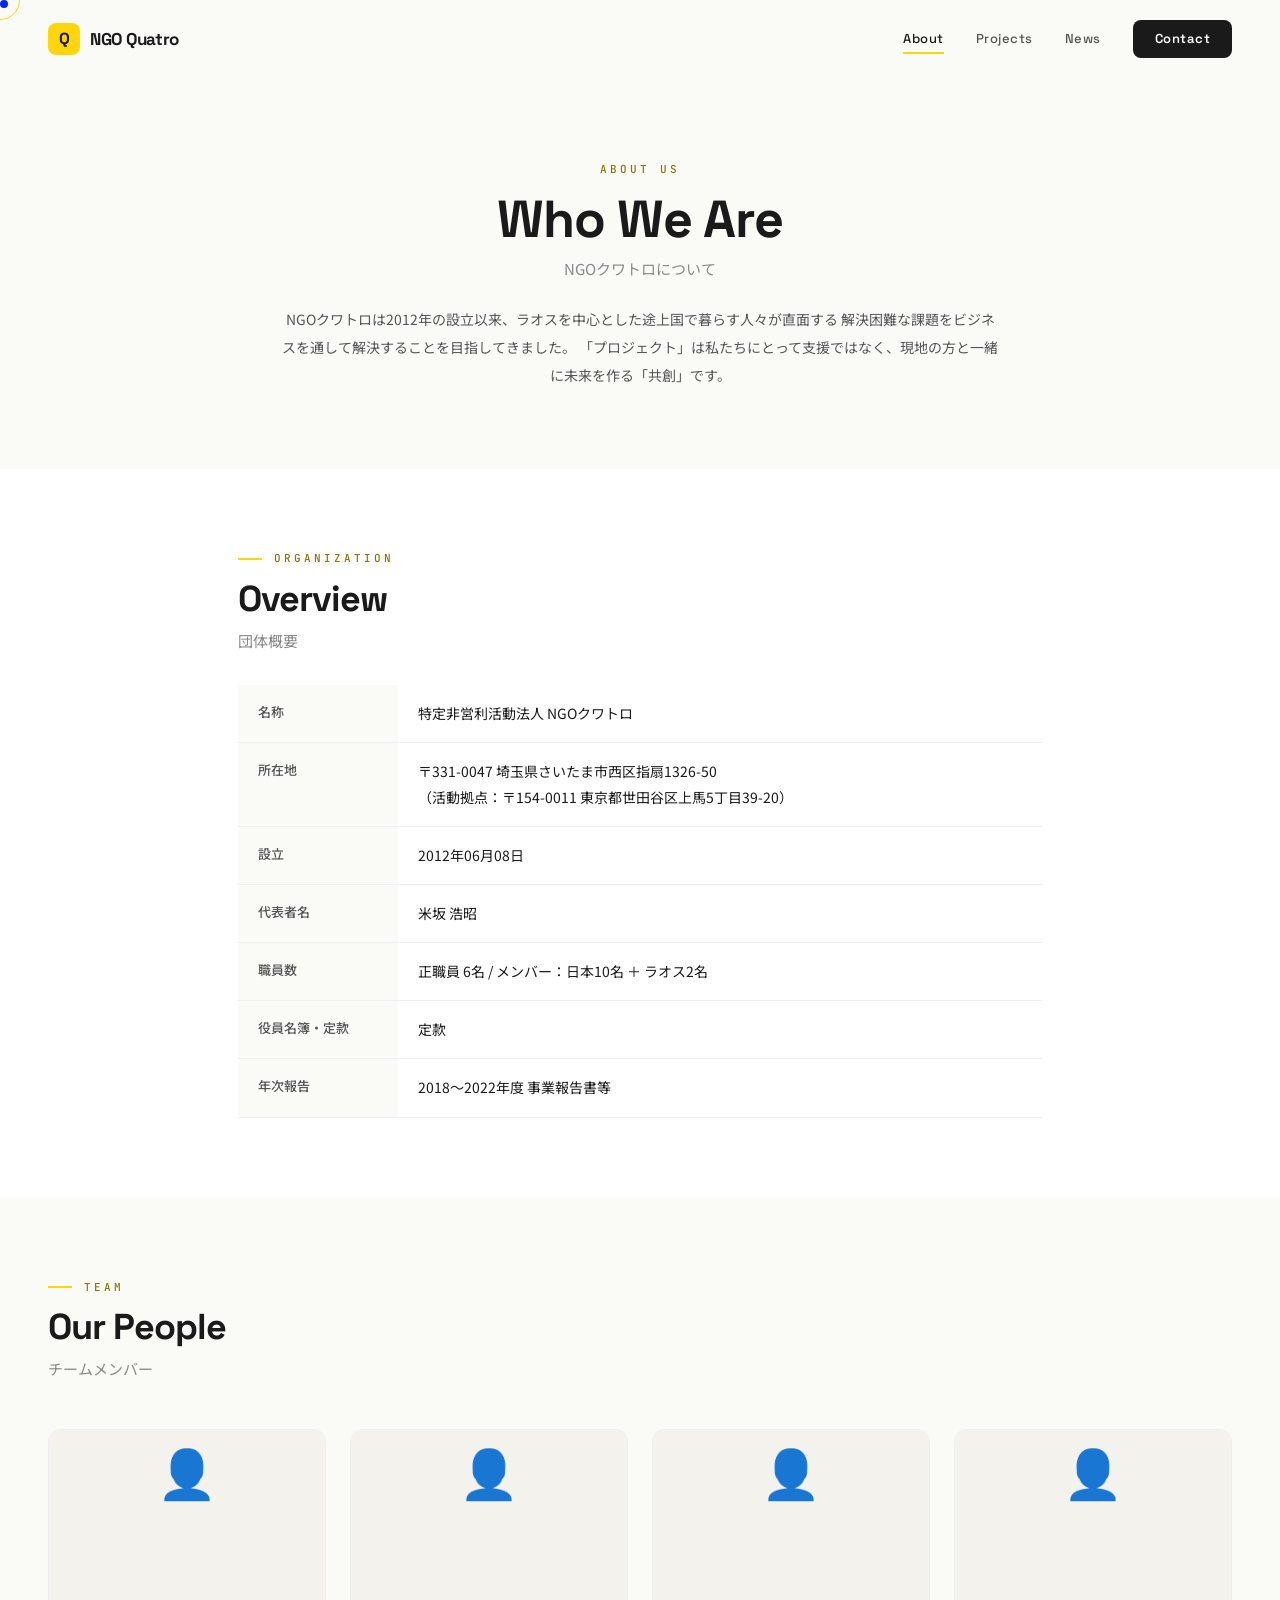
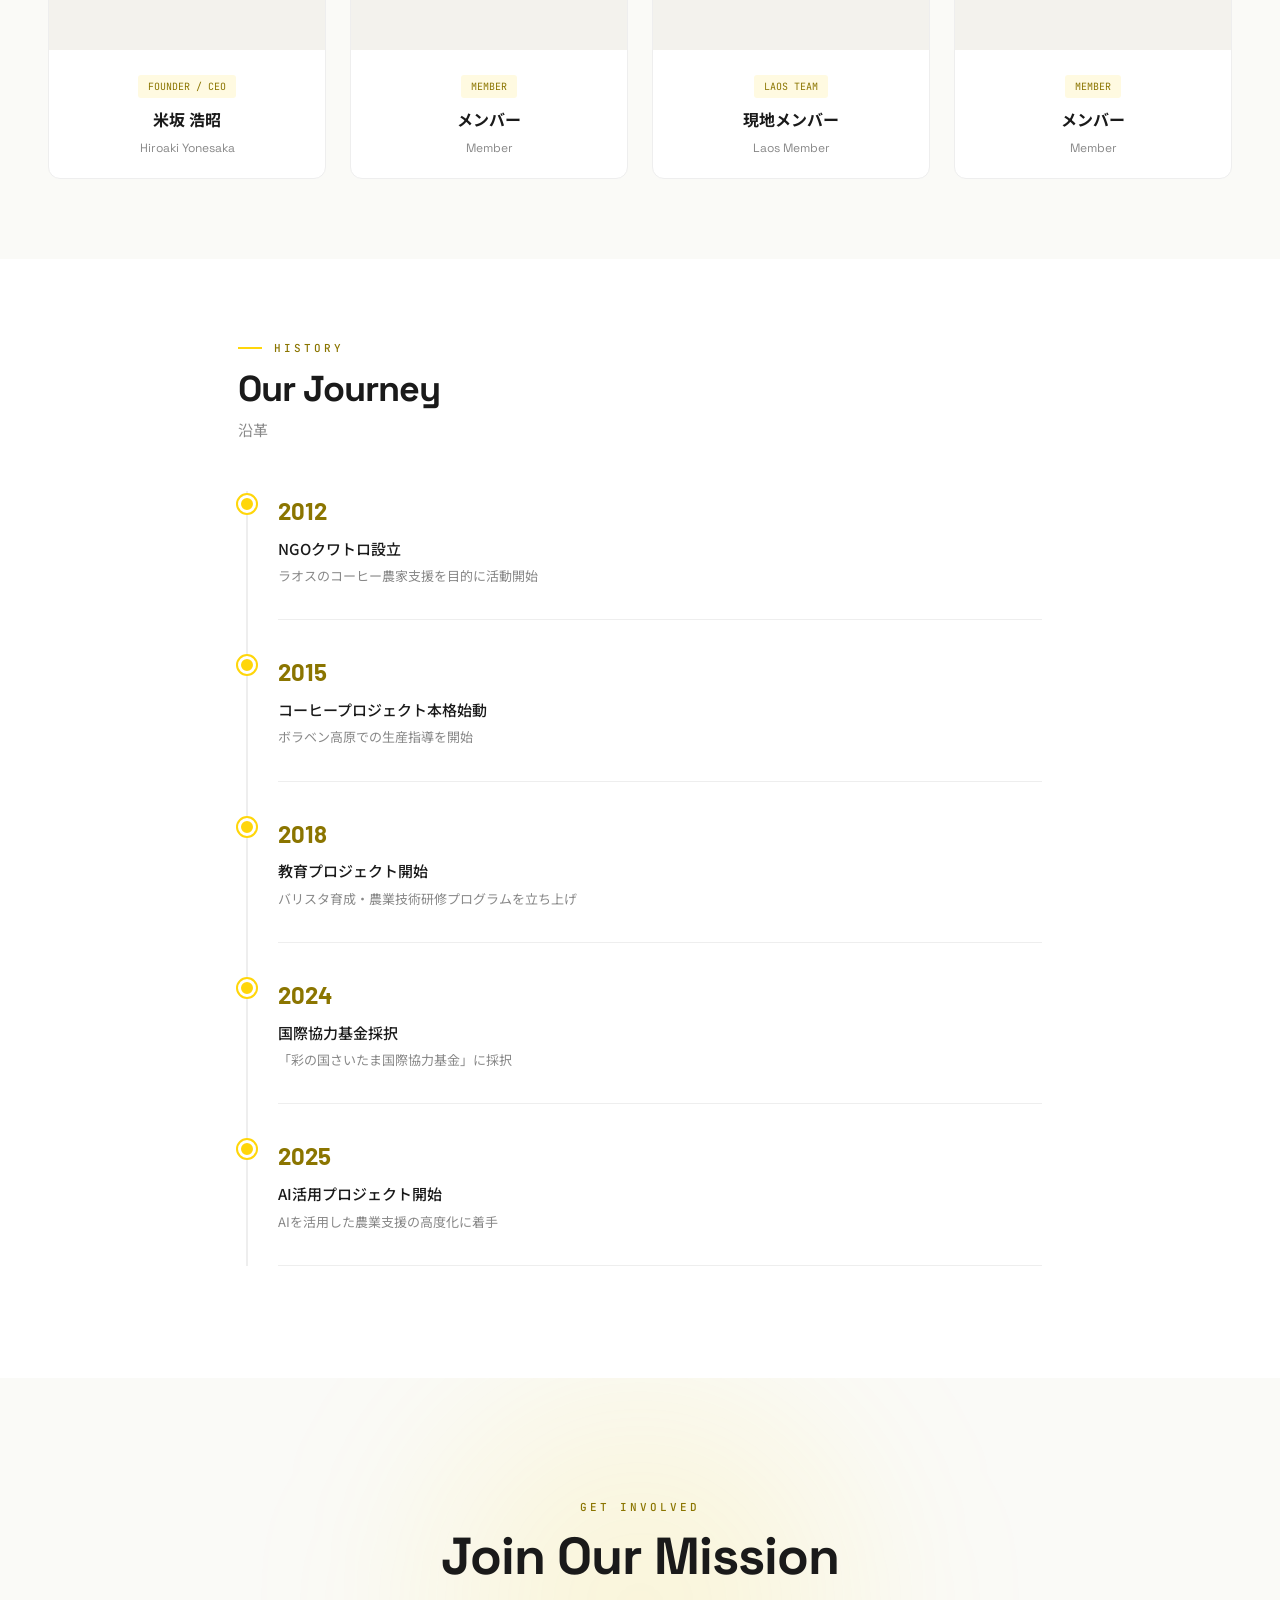
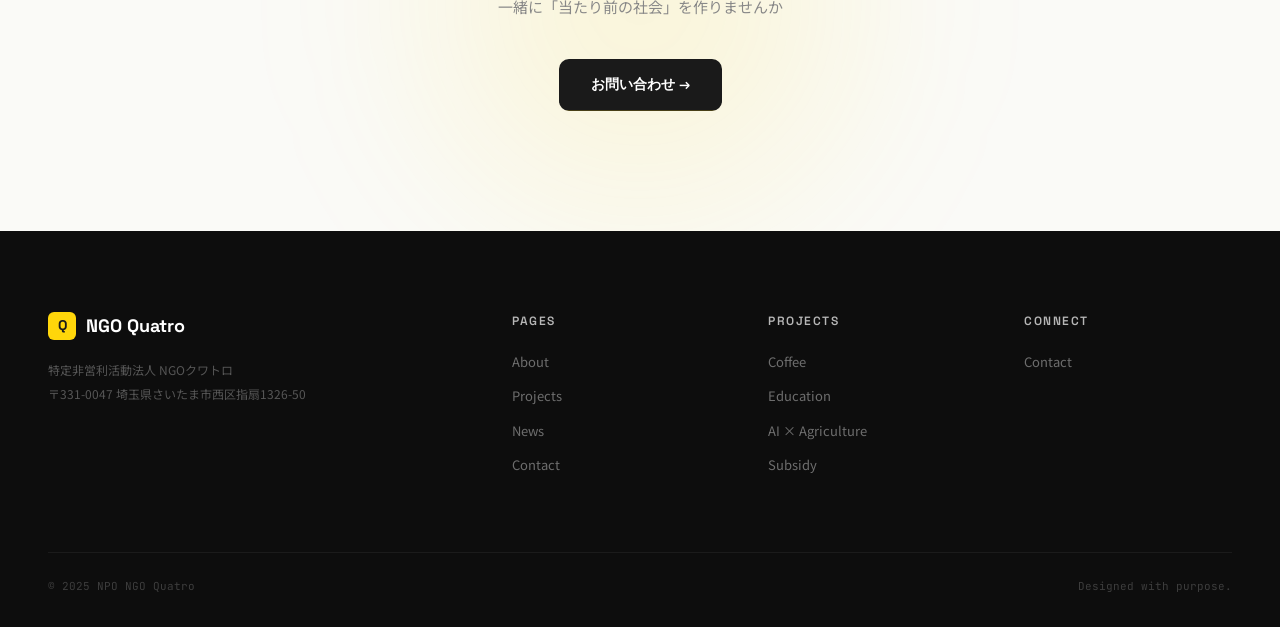
==== about.html @ 17535ea9 "サイト全ページ構築完了 - index.html: Home（ヒーロー/ミッション/プロジェクト/インパクト/ニュース/CTA） - about.html: About（団体概要/チーム/沿革タイムラ" ====
<!DOCTYPE html>
<html lang="ja">
<head>
<meta charset="UTF-8">
<meta name="viewport" content="width=device-width, initial-scale=1.0">
<title>About — NGO Quatro</title>
<meta name="description" content="NGOクワトロの団体概要、チームメンバー、沿革をご紹介します。">
<link rel="preconnect" href="https://fonts.googleapis.com">
<link rel="preconnect" href="https://fonts.gstatic.com" crossorigin>
<link href="https://fonts.googleapis.com/css2?family=Space+Grotesk:wght@300;400;500;600;700&family=Noto+Sans+JP:wght@300;400;500;700&family=Barlow:wght@400;500;600;700;800&family=JetBrains+Mono:wght@400;500&display=swap" rel="stylesheet">
<link rel="stylesheet" href="css/style.css">
</head>
<body>

<!-- Nav -->
<nav class="nav">
  <a href="/" class="nav-logo magnetic"><span class="dot">Q</span><span>NGO Quatro</span></a>
  <button class="nav-toggle" aria-label="メニュー"><span></span><span></span><span></span></button>
  <div class="nav-links">
    <a href="about.html" class="active">About</a>
    <a href="projects.html">Projects</a>
    <a href="news.html">News</a>
    <a href="contact.html" class="nav-cta">Contact</a>
  </div>
</nav>

<!-- Hero -->
<section class="page-hero">
  <div class="container">
    <div class="section-label center reveal">ABOUT US</div>
    <h1 class="section-title reveal" style="transition-delay:.1s">Who We Are</h1>
    <div class="section-sub reveal" style="transition-delay:.2s">NGOクワトロについて</div>
    <p class="reveal" style="max-width:720px;margin:24px auto 0;font-size:14px;color:var(--text-mid);line-height:2;text-align:center;transition-delay:.3s">
      NGOクワトロは2012年の設立以来、ラオスを中心とした途上国で暮らす人々が直面する
      解決困難な課題をビジネスを通して解決することを目指してきました。
      「プロジェクト」は私たちにとって支援ではなく、現地の方と一緒に未来を作る「共創」です。
    </p>
  </div>
</section>

<!-- Org Info -->
<section style="padding:80px 0">
  <div class="container" style="max-width:900px">
    <div class="section-label reveal">ORGANIZATION</div>
    <div class="section-title reveal" style="font-size:36px;transition-delay:.1s">Overview</div>
    <div class="section-sub reveal" style="transition-delay:.2s">団体概要</div>
    <table class="org-table reveal" style="transition-delay:.3s">
      <tr><th>名称</th><td>特定非営利活動法人 NGOクワトロ</td></tr>
      <tr><th>所在地</th><td>〒331-0047 埼玉県さいたま市西区指扇1326-50<br>（活動拠点：〒154-0011 東京都世田谷区上馬5丁目39-20）</td></tr>
      <tr><th>設立</th><td>2012年06月08日</td></tr>
      <tr><th>代表者名</th><td>米坂 浩昭</td></tr>
      <tr><th>職員数</th><td>正職員 6名 / メンバー：日本10名 ＋ ラオス2名</td></tr>
      <tr><th>役員名簿・定款</th><td>定款</td></tr>
      <tr><th>年次報告</th><td>2018〜2022年度 事業報告書等</td></tr>
    </table>
  </div>
</section>

<!-- Team -->
<section style="padding:80px 0;background:var(--bg)">
  <div class="container">
    <div class="section-label reveal">TEAM</div>
    <div class="section-title reveal" style="font-size:36px;transition-delay:.1s">Our People</div>
    <div class="section-sub reveal" style="transition-delay:.2s;margin-bottom:48px">チームメンバー</div>
    <div class="team-grid stagger">
      <div class="team-card">
        <div class="avatar"><div class="placeholder" style="height:100%;font-size:48px">👤</div></div>
        <div class="info">
          <span class="role">FOUNDER / CEO</span>
          <div class="name">米坂 浩昭</div>
          <div class="name-en">Hiroaki Yonesaka</div>
        </div>
      </div>
      <div class="team-card">
        <div class="avatar"><div class="placeholder" style="height:100%;font-size:48px">👤</div></div>
        <div class="info">
          <span class="role">MEMBER</span>
          <div class="name">メンバー</div>
          <div class="name-en">Member</div>
        </div>
      </div>
      <div class="team-card">
        <div class="avatar"><div class="placeholder" style="height:100%;font-size:48px">👤</div></div>
        <div class="info">
          <span class="role">LAOS TEAM</span>
          <div class="name">現地メンバー</div>
          <div class="name-en">Laos Member</div>
        </div>
      </div>
      <div class="team-card">
        <div class="avatar"><div class="placeholder" style="height:100%;font-size:48px">👤</div></div>
        <div class="info">
          <span class="role">MEMBER</span>
          <div class="name">メンバー</div>
          <div class="name-en">Member</div>
        </div>
      </div>
    </div>
  </div>
</section>

<!-- Timeline -->
<section style="padding:80px 0">
  <div class="container" style="max-width:900px">
    <div class="section-label reveal">HISTORY</div>
    <div class="section-title reveal" style="font-size:36px;transition-delay:.1s">Our Journey</div>
    <div class="section-sub reveal" style="transition-delay:.2s;margin-bottom:48px">沿革</div>
    <div class="timeline stagger">
      <div class="timeline-item">
        <div class="year">2012</div>
        <div class="event">NGOクワトロ設立</div>
        <div class="detail">ラオスのコーヒー農家支援を目的に活動開始</div>
      </div>
      <div class="timeline-item">
        <div class="year">2015</div>
        <div class="event">コーヒープロジェクト本格始動</div>
        <div class="detail">ボラベン高原での生産指導を開始</div>
      </div>
      <div class="timeline-item">
        <div class="year">2018</div>
        <div class="event">教育プロジェクト開始</div>
        <div class="detail">バリスタ育成・農業技術研修プログラムを立ち上げ</div>
      </div>
      <div class="timeline-item">
        <div class="year">2024</div>
        <div class="event">国際協力基金採択</div>
        <div class="detail">「彩の国さいたま国際協力基金」に採択</div>
      </div>
      <div class="timeline-item">
        <div class="year">2025</div>
        <div class="event">AI活用プロジェクト開始</div>
        <div class="detail">AIを活用した農業支援の高度化に着手</div>
      </div>
    </div>
  </div>
</section>

<!-- CTA -->
<section class="cta">
  <div class="cta-blob"></div>
  <div class="cta-content container">
    <div class="section-label center reveal">GET INVOLVED</div>
    <div class="section-title reveal" style="text-align:center;transition-delay:.1s">Join Our Mission</div>
    <div class="section-sub reveal" style="text-align:center;transition-delay:.2s;margin-bottom:40px">一緒に「当たり前の社会」を作りませんか</div>
    <div class="cta-btns reveal" style="transition-delay:.3s">
      <a href="contact.html" class="btn-primary magnetic"><span>お問い合わせ →</span></a>
    </div>
  </div>
</section>

<!-- Footer -->
<footer class="footer">
  <div class="footer-inner">
    <div class="footer-brand">
      <div class="logo"><span class="dot">Q</span> NGO Quatro</div>
      <p>特定非営利活動法人 NGOクワトロ<br>〒331-0047 埼玉県さいたま市西区指扇1326-50</p>
    </div>
    <div class="footer-col"><h4>Pages</h4><a href="about.html">About</a><a href="projects.html">Projects</a><a href="news.html">News</a><a href="contact.html">Contact</a></div>
    <div class="footer-col"><h4>Projects</h4><a href="projects.html">Coffee</a><a href="projects.html">Education</a><a href="projects.html">AI × Agriculture</a><a href="projects.html">Subsidy</a></div>
    <div class="footer-col"><h4>Connect</h4><a href="contact.html">Contact</a></div>
  </div>
  <div class="footer-bottom"><span>© 2025 NPO NGO Quatro</span><span>Designed with purpose.</span></div>
</footer>

<script src="js/main.js"></script>
</body>
</html>
---- css/style.css ----
/* ===========================
   NGO Quatro — Design Tokens
   =========================== */
:root {
  --white: #FFFFFF;
  --bg: #FAFAF7;
  --bg-warm: #F3F2ED;
  --bg-card: #F7F6F1;
  --yellow: #FFD60A;
  --yellow-deep: #E6C009;
  --yellow-dark: #8B7500;
  --yellow-pale: rgba(255,214,10,0.12);
  --dark: #1A1A1A;
  --darker: #0D0D0D;
  --text-mid: #555555;
  --text-light: #888888;
  --text-faint: #BBBBBB;
  --border: #E0E0E0;
  --divider: #EEEEEE;
  --font-jp: 'Noto Sans JP', sans-serif;
  --font-en: 'Space Grotesk', sans-serif;
  --font-mono: 'JetBrains Mono', monospace;
  --font-num: 'Barlow', sans-serif;
  --ease: cubic-bezier(0.16, 1, 0.3, 1);
  --ease-in-out: cubic-bezier(0.65, 0, 0.35, 1);
}

/* ===========================
   Reset & Base
   =========================== */
*, *::before, *::after { margin: 0; padding: 0; box-sizing: border-box; }
html { scroll-behavior: auto; }
body {
  font-family: var(--font-jp);
  color: var(--dark);
  background: var(--white);
  line-height: 1.7;
  -webkit-font-smoothing: antialiased;
  -moz-osx-font-smoothing: grayscale;
  overflow-x: hidden;
}
a { color: inherit; text-decoration: none; }
img { max-width: 100%; display: block; }
button { font-family: inherit; cursor: pointer; border: none; background: none; }

/* ===========================
   Custom Cursor
   =========================== */
@media (pointer: fine) {
  * { cursor: none !important; }
  .c-dot, .c-ring {
    position: fixed;
    pointer-events: none;
    z-index: 99999;
    border-radius: 50%;
    top: 0; left: 0;
    will-change: transform;
  }
  .c-dot {
    width: 8px; height: 8px;
    background: var(--yellow);
    mix-blend-mode: difference;
    transition: transform 0.1s var(--ease);
  }
  .c-ring {
    width: 40px; height: 40px;
    border: 1.5px solid var(--yellow);
    transition: width 0.3s var(--ease), height 0.3s var(--ease), background 0.3s;
  }
  .c-ring.hovering {
    width: 64px; height: 64px;
    background: rgba(255,214,10,0.08);
  }
}
@media (pointer: coarse) {
  .c-dot, .c-ring { display: none !important; }
}

/* ===========================
   Loading Screen
   =========================== */
.loader {
  position: fixed;
  inset: 0;
  background: var(--darker);
  z-index: 100000;
  display: flex;
  flex-direction: column;
  align-items: center;
  justify-content: center;
  transition: opacity 0.8s var(--ease), visibility 0.8s;
}
.loader.done { opacity: 0; visibility: hidden; pointer-events: none; }
.loader-logo {
  font-family: var(--font-en);
  font-size: 24px;
  font-weight: 700;
  color: var(--white);
  margin-bottom: 32px;
  opacity: 0;
  transform: translateY(20px);
  animation: fadeUp 0.6s 0.2s var(--ease) forwards;
}
.loader-bar {
  width: 200px; height: 2px;
  background: rgba(255,255,255,0.1);
  border-radius: 2px;
  overflow: hidden;
}
.loader-fill {
  height: 100%; width: 0;
  background: var(--yellow);
  border-radius: 2px;
  animation: loadBar 1.6s 0.4s var(--ease-in-out) forwards;
}
@keyframes fadeUp { to { opacity: 1; transform: translateY(0); } }
@keyframes loadBar { to { width: 100%; } }

/* ===========================
   Navigation
   =========================== */
.nav {
  position: fixed;
  top: 0; left: 0; right: 0;
  z-index: 9000;
  padding: 20px 48px;
  display: flex;
  align-items: center;
  transition: background 0.4s, backdrop-filter 0.4s, padding 0.4s, border-color 0.4s;
  border-bottom: 1px solid transparent;
}
.nav.scrolled {
  background: rgba(255,255,255,0.88);
  backdrop-filter: blur(20px);
  -webkit-backdrop-filter: blur(20px);
  padding: 14px 48px;
  border-bottom-color: rgba(0,0,0,0.05);
}
.nav-logo {
  display: flex;
  align-items: center;
  gap: 10px;
}
.nav-logo .dot {
  width: 32px; height: 32px;
  background: var(--yellow);
  border-radius: 8px;
  display: flex;
  align-items: center;
  justify-content: center;
  font-family: var(--font-en);
  font-weight: 700;
  font-size: 16px;
  color: var(--dark);
  transition: transform 0.3s var(--ease);
}
.nav-logo:hover .dot { transform: rotate(-8deg) scale(1.1); }
.nav-logo span {
  font-family: var(--font-en);
  font-weight: 700;
  font-size: 17px;
  letter-spacing: -0.3px;
}
.nav-links {
  margin-left: auto;
  display: flex;
  gap: 32px;
  align-items: center;
}
.nav-links a {
  font-family: var(--font-en);
  font-weight: 500;
  font-size: 13px;
  color: var(--text-mid);
  letter-spacing: 0.5px;
  position: relative;
  transition: color 0.3s;
}
.nav-links a::after {
  content: '';
  position: absolute;
  bottom: -4px; left: 0; right: 0;
  height: 2px;
  background: var(--yellow);
  transform: scaleX(0);
  transform-origin: right;
  transition: transform 0.4s var(--ease);
}
.nav-links a:hover { color: var(--dark); }
.nav-links a:hover::after { transform: scaleX(1); transform-origin: left; }
.nav-links a.active { color: var(--dark); }
.nav-links a.active::after { transform: scaleX(1); }
.nav-cta {
  background: var(--dark) !important;
  color: var(--white) !important;
  padding: 8px 22px !important;
  border-radius: 8px !important;
  font-weight: 600 !important;
  transition: background 0.3s, transform 0.3s var(--ease) !important;
}
.nav-cta::after { display: none !important; }
.nav-cta:hover { background: var(--yellow) !important; color: var(--dark) !important; transform: translateY(-1px); }

/* Mobile nav */
.nav-toggle { display: none; flex-direction: column; gap: 5px; padding: 4px; }
.nav-toggle span { display: block; width: 24px; height: 2px; background: var(--dark); transition: all 0.3s var(--ease); }
.nav-toggle.open span:nth-child(1) { transform: rotate(45deg) translate(5px, 5px); }
.nav-toggle.open span:nth-child(2) { opacity: 0; }
.nav-toggle.open span:nth-child(3) { transform: rotate(-45deg) translate(5px, -5px); }

/* ===========================
   Reveal Animations
   =========================== */
.reveal {
  opacity: 0;
  transform: translateY(60px);
  transition: opacity 0.9s var(--ease), transform 0.9s var(--ease);
}
.reveal.visible { opacity: 1; transform: translateY(0); }
.reveal-left {
  opacity: 0;
  transform: translateX(-80px);
  transition: opacity 0.9s var(--ease), transform 0.9s var(--ease);
}
.reveal-left.visible { opacity: 1; transform: translateX(0); }
.reveal-right {
  opacity: 0;
  transform: translateX(80px);
  transition: opacity 0.9s var(--ease), transform 0.9s var(--ease);
}
.reveal-right.visible { opacity: 1; transform: translateX(0); }
.reveal-scale {
  opacity: 0;
  transform: scale(0.9);
  transition: opacity 0.9s var(--ease), transform 0.9s var(--ease);
}
.reveal-scale.visible { opacity: 1; transform: scale(1); }

.stagger > * {
  opacity: 0;
  transform: translateY(40px);
  transition: opacity 0.7s var(--ease), transform 0.7s var(--ease);
}
.stagger.visible > *:nth-child(1) { transition-delay: 0s; }
.stagger.visible > *:nth-child(2) { transition-delay: 0.1s; }
.stagger.visible > *:nth-child(3) { transition-delay: 0.2s; }
.stagger.visible > *:nth-child(4) { transition-delay: 0.3s; }
.stagger.visible > *:nth-child(5) { transition-delay: 0.4s; }
.stagger.visible > *:nth-child(6) { transition-delay: 0.5s; }
.stagger.visible > * { opacity: 1; transform: translateY(0); }

/* ===========================
   Common Components
   =========================== */
.container { max-width: 1300px; margin: 0 auto; padding: 0 48px; }
.section-label {
  font-family: var(--font-mono);
  font-size: 11px;
  font-weight: 500;
  color: var(--yellow-dark);
  letter-spacing: 3px;
  text-transform: uppercase;
  display: flex;
  align-items: center;
  gap: 12px;
}
.section-label::before {
  content: '';
  width: 24px; height: 2px;
  background: var(--yellow);
}
.section-label.center { justify-content: center; }
.section-label.center::before { display: none; }
.section-label.light { color: var(--yellow); }
.section-label.light::before { background: var(--yellow); }
.section-title {
  font-family: var(--font-en);
  font-size: 52px;
  font-weight: 700;
  line-height: 1.1;
  letter-spacing: -1px;
  margin-top: 12px;
}
.section-sub {
  font-size: 15px;
  color: var(--text-light);
  margin-top: 8px;
}

/* Buttons */
.btn-primary {
  display: inline-flex;
  align-items: center;
  gap: 8px;
  background: var(--dark);
  color: var(--white);
  font-family: var(--font-en);
  font-weight: 600;
  font-size: 14px;
  padding: 14px 32px;
  border-radius: 10px;
  position: relative;
  overflow: hidden;
  transition: transform 0.3s var(--ease), box-shadow 0.3s;
}
.btn-primary::before {
  content: '';
  position: absolute;
  inset: 0;
  background: var(--yellow);
  transform: translateY(100%);
  transition: transform 0.4s var(--ease);
}
.btn-primary:hover { transform: translateY(-2px); box-shadow: 0 8px 32px rgba(0,0,0,0.12); }
.btn-primary:hover::before { transform: translateY(0); }
.btn-primary span { position: relative; z-index: 1; transition: color 0.3s; }
.btn-primary:hover span { color: var(--dark); }

.btn-secondary {
  display: inline-flex;
  align-items: center;
  gap: 8px;
  background: transparent;
  color: var(--dark);
  font-family: var(--font-en);
  font-weight: 500;
  font-size: 14px;
  padding: 14px 32px;
  border-radius: 10px;
  border: 1.5px solid var(--border);
  transition: all 0.3s var(--ease);
}
.btn-secondary:hover { border-color: var(--yellow); background: rgba(255,214,10,0.05); }

.btn-small { padding: 10px 24px; font-size: 13px; }

/* Tag */
.tag {
  display: inline-flex;
  align-items: center;
  gap: 8px;
  font-family: var(--font-mono);
  font-size: 10px;
  font-weight: 500;
  color: var(--yellow-dark);
  background: var(--yellow-pale);
  padding: 4px 14px;
  border-radius: 4px;
  letter-spacing: 1.5px;
}

/* ===========================
   Hero
   =========================== */
.hero {
  position: relative;
  min-height: 100vh;
  display: flex;
  align-items: center;
  overflow: hidden;
  padding: 120px 0 80px;
}
.hero-bg {
  position: absolute;
  inset: 0;
  background: var(--bg);
}
.hero-blob {
  position: absolute;
  border-radius: 50%;
  filter: blur(80px);
  animation: blobFloat 8s ease-in-out infinite alternate;
}
.hero-blob-1 {
  width: 700px; height: 700px;
  background: radial-gradient(circle, rgba(255,214,10,0.18) 0%, transparent 70%);
  top: -200px; right: -150px;
}
.hero-blob-2 {
  width: 500px; height: 500px;
  background: radial-gradient(circle, rgba(255,214,10,0.1) 0%, transparent 70%);
  bottom: -100px; left: -100px;
  animation-delay: 4s;
}
.hero-blob-3 {
  width: 300px; height: 300px;
  background: radial-gradient(circle, rgba(255,214,10,0.12) 0%, transparent 70%);
  top: 40%; left: 45%;
  animation-delay: 2s;
}
@keyframes blobFloat {
  0% { transform: translate(0, 0) scale(1); }
  100% { transform: translate(30px, -20px) scale(1.05); }
}
.hero-bg-text {
  position: absolute;
  bottom: -20px; left: -20px;
  font-family: var(--font-en);
  font-size: 200px;
  font-weight: 800;
  color: rgba(0,0,0,0.025);
  letter-spacing: -8px;
  white-space: nowrap;
  user-select: none;
  line-height: 1;
}
.hero-content {
  position: relative;
  z-index: 1;
  max-width: 1300px;
  margin: 0 auto;
  padding: 0 48px;
  display: grid;
  grid-template-columns: 1.1fr 0.9fr;
  gap: 64px;
  align-items: center;
  width: 100%;
}
.hero-tag {
  display: inline-flex;
  align-items: center;
  gap: 8px;
  font-family: var(--font-mono);
  font-size: 11px;
  font-weight: 500;
  color: var(--yellow-dark);
  background: var(--yellow-pale);
  padding: 6px 16px;
  border-radius: 100px;
  letter-spacing: 1.5px;
  margin-bottom: 28px;
}
.pulse {
  width: 6px; height: 6px;
  background: var(--yellow);
  border-radius: 50%;
  animation: pulse 2s ease-in-out infinite;
}
@keyframes pulse {
  0%, 100% { opacity: 1; transform: scale(1); }
  50% { opacity: 0.5; transform: scale(1.8); }
}
.hero h1 {
  font-family: var(--font-en);
  font-size: 64px;
  font-weight: 700;
  line-height: 1.08;
  letter-spacing: -2px;
  margin-bottom: 12px;
}
.hero h1 .highlight {
  position: relative;
  display: inline-block;
}
.hero h1 .highlight::after {
  content: '';
  position: absolute;
  bottom: 4px; left: -4px; right: -4px;
  height: 12px;
  background: var(--yellow);
  opacity: 0.35;
  z-index: -1;
  transform: scaleX(0);
  transform-origin: left;
  transition: transform 1s 0.8s var(--ease);
}
.hero.animated h1 .highlight::after { transform: scaleX(1); }
.hero-sub-jp {
  font-size: 20px;
  font-weight: 500;
  color: var(--dark);
  margin-bottom: 20px;
  line-height: 1.8;
}
.hero-desc {
  font-size: 14px;
  color: var(--text-light);
  line-height: 2;
  margin-bottom: 36px;
  max-width: 500px;
}
.hero-btns { display: flex; gap: 12px; flex-wrap: wrap; }

/* Hero visual */
.hero-visual { position: relative; height: 520px; }
.hero-img-main {
  position: relative;
  width: 85%; height: 100%;
  border-radius: 20px;
  overflow: hidden;
  background: var(--bg-warm);
}
.hero-img-main img { width: 100%; height: 100%; object-fit: cover; }
.hero-img-main .placeholder {
  width: 100%; height: 100%;
  display: flex;
  flex-direction: column;
  align-items: center;
  justify-content: center;
  gap: 8px;
  color: var(--text-light);
  font-size: 13px;
}
.hero-img-main .placeholder .ph-icon { font-size: 40px; opacity: 0.3; }

.hero-float {
  position: absolute;
  bottom: 40px; right: 0;
  width: 260px;
  background: rgba(255,255,255,0.92);
  backdrop-filter: blur(20px);
  -webkit-backdrop-filter: blur(20px);
  border: 1px solid rgba(255,214,10,0.25);
  border-radius: 16px;
  padding: 24px;
  box-shadow: 0 20px 60px rgba(0,0,0,0.08);
  animation: float1 6s ease-in-out infinite alternate;
}
@keyframes float1 { 0% { transform: translateY(0); } 100% { transform: translateY(-12px); } }
.hero-float .stat-row { display: flex; align-items: baseline; gap: 4px; margin-bottom: 4px; }
.hero-float .stat-num {
  font-family: var(--font-num);
  font-size: 44px;
  font-weight: 800;
  color: var(--dark);
  line-height: 1;
}
.hero-float .stat-unit { font-family: var(--font-num); font-size: 16px; font-weight: 600; color: var(--text-light); }
.hero-float .stat-label { font-size: 12px; color: var(--text-light); }
.hero-float .stat-divider { height: 1px; background: var(--divider); margin: 14px 0; }

.hero-float-2 {
  position: absolute;
  top: 20px; right: -10px;
  background: var(--dark);
  color: var(--white);
  border-radius: 12px;
  padding: 16px 20px;
  box-shadow: 0 16px 48px rgba(0,0,0,0.15);
  animation: float2 7s ease-in-out 1s infinite alternate;
  font-size: 13px;
}
@keyframes float2 { 0% { transform: translateY(0) rotate(0); } 100% { transform: translateY(-8px) rotate(1deg); } }
.hero-float-2 .mini-tag {
  font-family: var(--font-mono);
  font-size: 9px;
  color: var(--yellow);
  letter-spacing: 1.5px;
  margin-bottom: 6px;
}

.scroll-indicator {
  position: absolute;
  bottom: 32px; left: 50%;
  transform: translateX(-50%);
  display: flex;
  flex-direction: column;
  align-items: center;
  gap: 8px;
  color: var(--text-faint);
  font-family: var(--font-mono);
  font-size: 10px;
  letter-spacing: 2px;
  animation: scrollBounce 2s ease-in-out infinite;
  z-index: 2;
}
.scroll-indicator .line {
  width: 1px; height: 40px;
  background: linear-gradient(to bottom, var(--yellow), transparent);
}
@keyframes scrollBounce {
  0%, 100% { transform: translateX(-50%) translateY(0); }
  50% { transform: translateX(-50%) translateY(8px); }
}

/* ===========================
   Marquee
   =========================== */
.marquee {
  padding: 24px 0;
  overflow: hidden;
  background: var(--dark);
}
.marquee-track {
  display: flex;
  gap: 48px;
  animation: marquee 20s linear infinite;
  white-space: nowrap;
}
@keyframes marquee { 0% { transform: translateX(0); } 100% { transform: translateX(-50%); } }
.marquee-item {
  font-family: var(--font-en);
  font-size: 14px;
  font-weight: 500;
  color: rgba(255,255,255,0.4);
  letter-spacing: 2px;
  display: flex;
  align-items: center;
  gap: 12px;
  flex-shrink: 0;
}
.marquee-dot {
  width: 6px; height: 6px;
  background: var(--yellow);
  border-radius: 50%;
}

/* ===========================
   Mission
   =========================== */
.mission { padding: 140px 0; }
.mission-header {
  display: grid;
  grid-template-columns: 1fr 1fr;
  gap: 80px;
  align-items: end;
  margin-bottom: 80px;
}
.mission-big {
  font-family: var(--font-en);
  font-size: 72px;
  font-weight: 700;
  line-height: 1.05;
  letter-spacing: -2px;
}
.mission-desc {
  font-size: 15px;
  color: var(--text-mid);
  line-height: 2.2;
  padding-bottom: 8px;
}
.mission-grid { display: grid; grid-template-columns: repeat(3, 1fr); gap: 20px; }
.mission-card {
  background: var(--bg);
  border-radius: 16px;
  padding: 40px 32px;
  border: 1px solid transparent;
  position: relative;
  overflow: hidden;
  transition: all 0.5s var(--ease);
}
.mission-card::before {
  content: '';
  position: absolute;
  top: 0; left: 0;
  width: 100%; height: 3px;
  background: var(--yellow);
  transform: scaleX(0);
  transform-origin: left;
  transition: transform 0.5s var(--ease);
}
.mission-card:hover::before { transform: scaleX(1); }
.mission-card:hover {
  border-color: var(--yellow);
  transform: translateY(-4px);
  box-shadow: 0 20px 60px rgba(0,0,0,0.06);
}
.mission-card .num {
  position: absolute;
  top: 16px; right: 24px;
  font-family: var(--font-num);
  font-size: 64px;
  font-weight: 800;
  color: rgba(0,0,0,0.04);
  line-height: 1;
}
.mission-card .card-tag {
  font-family: var(--font-mono);
  font-size: 10px;
  color: var(--yellow-dark);
  letter-spacing: 2px;
  margin-bottom: 20px;
}
.mission-card h3 { font-size: 20px; font-weight: 700; margin-bottom: 14px; line-height: 1.5; }
.mission-card p { font-size: 13px; color: var(--text-mid); line-height: 2; }

/* ===========================
   Projects
   =========================== */
.projects { padding: 140px 0; background: var(--bg); }
.project-card {
  display: grid;
  grid-template-columns: 1fr 1fr;
  gap: 48px;
  align-items: center;
  padding: 40px;
  background: var(--white);
  border-radius: 20px;
  border: 1px solid var(--divider);
  margin-bottom: 32px;
  transition: transform 0.5s var(--ease), box-shadow 0.5s;
}
.project-card:hover {
  transform: translateY(-6px);
  box-shadow: 0 24px 64px rgba(0,0,0,0.06);
}
.project-card:nth-child(even) { direction: rtl; }
.project-card:nth-child(even) > * { direction: ltr; }
.project-img {
  height: 320px;
  border-radius: 14px;
  overflow: hidden;
  background: var(--bg-warm);
  position: relative;
}
.project-img img { width: 100%; height: 100%; object-fit: cover; }
.project-img .overlay-tag {
  position: absolute;
  top: 16px; left: 16px;
  font-family: var(--font-mono);
  font-size: 10px;
  font-weight: 600;
  color: var(--dark);
  background: var(--yellow);
  padding: 4px 14px;
  border-radius: 6px;
  letter-spacing: 1.5px;
}
.project-text .tag { margin-bottom: 16px; }
.project-text h3 {
  font-family: var(--font-en);
  font-size: 28px;
  font-weight: 700;
  margin-bottom: 4px;
}
.project-text .subtitle { font-size: 13px; color: var(--text-light); margin-bottom: 16px; }
.project-text p { font-size: 14px; color: var(--text-mid); line-height: 2; margin-bottom: 20px; }
.project-stats {
  display: flex;
  gap: 28px;
  padding-top: 20px;
  border-top: 1px solid var(--divider);
}
.project-stats .val {
  font-family: var(--font-num);
  font-size: 28px;
  font-weight: 700;
  color: var(--dark);
}
.project-stats .val small { font-size: 14px; color: var(--text-light); }
.project-stats .lbl { font-size: 11px; color: var(--text-light); }

/* ===========================
   Impact
   =========================== */
.impact {
  padding: 120px 0;
  background: var(--darker);
  color: var(--white);
  position: relative;
  overflow: hidden;
}
.impact-grid-bg {
  position: absolute;
  inset: 0;
  background-image:
    linear-gradient(rgba(255,255,255,0.03) 1px, transparent 1px),
    linear-gradient(90deg, rgba(255,255,255,0.03) 1px, transparent 1px);
  background-size: 60px 60px;
}
.impact .section-title { color: var(--white); text-align: center; }
.impact .section-sub { color: rgba(255,255,255,0.4); text-align: center; }
.impact-grid {
  display: grid;
  grid-template-columns: repeat(4, 1fr);
  gap: 32px;
  margin-top: 64px;
}
.impact-card {
  text-align: center;
  padding: 40px 24px;
  border-radius: 16px;
  background: rgba(255,255,255,0.03);
  border: 1px solid rgba(255,255,255,0.06);
  transition: all 0.4s var(--ease);
}
.impact-card:hover {
  background: rgba(255,214,10,0.06);
  border-color: rgba(255,214,10,0.2);
  transform: translateY(-4px);
}
.impact-card .number {
  font-family: var(--font-num);
  font-size: 64px;
  font-weight: 800;
  color: var(--yellow);
  line-height: 1;
}
.impact-card .unit { font-family: var(--font-num); font-size: 20px; color: rgba(255,214,10,0.7); }
.impact-card .label { font-size: 13px; color: rgba(255,255,255,0.45); margin-top: 10px; }

/* ===========================
   News
   =========================== */
.news-section { padding: 140px 0; }
.news-grid {
  display: grid;
  grid-template-columns: 1fr 1fr;
  gap: 20px;
  margin-top: 64px;
}
.news-card {
  display: grid;
  grid-template-columns: 220px 1fr;
  gap: 24px;
  padding: 24px;
  border-radius: 16px;
  border: 1px solid var(--divider);
  transition: all 0.4s var(--ease);
  position: relative;
  overflow: hidden;
}
.news-card::before {
  content: '';
  position: absolute;
  inset: 0;
  background: linear-gradient(135deg, rgba(255,214,10,0.03), transparent);
  opacity: 0;
  transition: opacity 0.4s;
}
.news-card:hover::before { opacity: 1; }
.news-card:hover {
  border-color: var(--yellow);
  transform: translateY(-3px);
  box-shadow: 0 16px 48px rgba(0,0,0,0.05);
}
.news-card .thumb {
  height: 150px;
  background: var(--bg-warm);
  border-radius: 10px;
  overflow: hidden;
}
.news-card .thumb img { width: 100%; height: 100%; object-fit: cover; }
.news-card .meta { display: flex; align-items: center; gap: 10px; margin-bottom: 10px; }
.news-card .date { font-family: var(--font-mono); font-size: 11px; color: var(--text-faint); }
.news-card .category {
  font-family: var(--font-mono);
  font-size: 9px;
  color: var(--yellow-dark);
  background: var(--yellow-pale);
  padding: 2px 10px;
  border-radius: 4px;
  letter-spacing: 1px;
}
.news-card h3 { font-size: 16px; font-weight: 500; line-height: 1.6; margin-bottom: 8px; position: relative; }
.news-card .excerpt { font-size: 12px; color: var(--text-light); line-height: 1.8; }
.news-more { text-align: center; margin-top: 48px; }

/* ===========================
   CTA
   =========================== */
.cta {
  padding: 120px 0;
  background: var(--bg);
  text-align: center;
  position: relative;
  overflow: hidden;
}
.cta-blob {
  position: absolute;
  width: 500px; height: 500px;
  background: radial-gradient(circle, rgba(255,214,10,0.15), transparent);
  border-radius: 50%;
  filter: blur(80px);
  top: 50%; left: 50%;
  transform: translate(-50%, -50%);
}
.cta-content { position: relative; z-index: 1; }
.cta .section-title { text-align: center; }
.cta .section-sub { text-align: center; margin-bottom: 40px; }
.cta-btns { display: flex; gap: 12px; justify-content: center; flex-wrap: wrap; }

/* ===========================
   Footer
   =========================== */
.footer {
  padding: 80px 48px 32px;
  background: var(--darker);
  color: rgba(255,255,255,0.5);
}
.footer-inner {
  max-width: 1300px;
  margin: 0 auto;
  display: grid;
  grid-template-columns: 2fr 1fr 1fr 1fr;
  gap: 48px;
  margin-bottom: 64px;
}
.footer-brand .logo {
  display: flex;
  align-items: center;
  gap: 10px;
  font-family: var(--font-en);
  font-weight: 700;
  font-size: 18px;
  color: var(--white);
  margin-bottom: 16px;
}
.footer-brand .logo .dot {
  width: 28px; height: 28px;
  background: var(--yellow);
  border-radius: 6px;
  display: flex; align-items: center; justify-content: center;
  font-size: 14px; font-weight: 700; color: var(--dark);
}
.footer-brand p { font-size: 12px; line-height: 2; color: rgba(255,255,255,0.3); }
.footer-col h4 {
  font-family: var(--font-en);
  font-weight: 600;
  font-size: 12px;
  color: rgba(255,255,255,0.7);
  margin-bottom: 20px;
  letter-spacing: 1.5px;
  text-transform: uppercase;
}
.footer-col a {
  display: block;
  font-size: 13px;
  color: rgba(255,255,255,0.4);
  margin-bottom: 12px;
  transition: color 0.3s;
}
.footer-col a:hover { color: var(--yellow); }
.footer-bottom {
  max-width: 1300px;
  margin: 0 auto;
  padding-top: 24px;
  border-top: 1px solid rgba(255,255,255,0.06);
  display: flex;
  justify-content: space-between;
  font-size: 11px;
  color: rgba(255,255,255,0.2);
  font-family: var(--font-mono);
}

/* ===========================
   Page Heroes (About, Projects, News, Contact)
   =========================== */
.page-hero {
  padding: 160px 0 80px;
  text-align: center;
  background: var(--bg);
}
.page-hero .section-title { margin-bottom: 4px; }

/* ===========================
   About: Org Table
   =========================== */
.org-table { width: 100%; border-collapse: collapse; margin-top: 32px; }
.org-table tr { border-bottom: 1px solid var(--divider); }
.org-table th {
  width: 160px;
  padding: 16px 20px;
  font-size: 13px;
  font-weight: 500;
  color: var(--text-mid);
  text-align: left;
  vertical-align: top;
  background: var(--bg);
}
.org-table td { padding: 16px 20px; font-size: 14px; line-height: 1.8; }

/* About: Team */
.team-grid { display: grid; grid-template-columns: repeat(4, 1fr); gap: 24px; }
.team-card {
  background: var(--white);
  border-radius: 12px;
  border: 1px solid var(--divider);
  overflow: hidden;
  text-align: center;
  transition: all 0.3s var(--ease);
}
.team-card:hover { transform: translateY(-3px); box-shadow: 0 12px 40px rgba(0,0,0,0.06); }
.team-card .avatar {
  height: 220px;
  background: var(--bg-warm);
  overflow: hidden;
}
.team-card .avatar img { width: 100%; height: 100%; object-fit: cover; }
.team-card .info { padding: 20px; }
.team-card .role {
  font-family: var(--font-mono);
  font-size: 10px;
  color: var(--yellow-dark);
  background: var(--yellow-pale);
  padding: 3px 10px;
  border-radius: 3px;
  display: inline-block;
  margin-bottom: 8px;
}
.team-card .name { font-size: 16px; font-weight: 700; margin-bottom: 4px; }
.team-card .name-en { font-family: var(--font-en); font-size: 12px; color: var(--text-light); }

/* About: Timeline */
.timeline { position: relative; padding-left: 40px; }
.timeline::before {
  content: '';
  position: absolute;
  left: 8px; top: 0; bottom: 0;
  width: 2px;
  background: var(--divider);
}
.timeline-item {
  position: relative;
  margin-bottom: 32px;
  padding-bottom: 32px;
  border-bottom: 1px solid var(--divider);
}
.timeline-item::before {
  content: '';
  position: absolute;
  left: -40px; top: 4px;
  width: 18px; height: 18px;
  background: var(--yellow);
  border-radius: 50%;
  border: 3px solid var(--white);
  box-shadow: 0 0 0 2px var(--yellow);
}
.timeline-item .year {
  font-family: var(--font-num);
  font-size: 24px;
  font-weight: 700;
  color: var(--yellow-dark);
  margin-bottom: 4px;
}
.timeline-item .event { font-size: 15px; font-weight: 500; margin-bottom: 4px; }
.timeline-item .detail { font-size: 13px; color: var(--text-light); }

/* ===========================
   Contact
   =========================== */
.contact-grid {
  display: grid;
  grid-template-columns: 1fr 1fr;
  gap: 48px;
  margin-top: 48px;
}
.contact-form .form-group { margin-bottom: 20px; }
.contact-form label {
  display: block;
  font-size: 13px;
  font-weight: 500;
  color: var(--text-mid);
  margin-bottom: 6px;
}
.contact-form input,
.contact-form textarea,
.contact-form select {
  width: 100%;
  padding: 12px 16px;
  border: 1px solid var(--border);
  border-radius: 8px;
  font-family: var(--font-jp);
  font-size: 14px;
  transition: border-color 0.2s;
  outline: none;
  background: var(--bg);
}
.contact-form input:focus,
.contact-form textarea:focus,
.contact-form select:focus { border-color: var(--yellow); }
.contact-form textarea { height: 140px; resize: vertical; }
.contact-info-card {
  background: var(--bg);
  border-radius: 16px;
  padding: 36px;
  border: 1px solid var(--divider);
}
.contact-info-card .info-item { margin-bottom: 24px; }
.contact-info-card .info-label {
  font-family: var(--font-mono);
  font-size: 10px;
  color: var(--yellow-dark);
  letter-spacing: 1px;
  text-transform: uppercase;
  margin-bottom: 6px;
}
.contact-info-card .info-value { font-size: 14px; line-height: 1.8; }

/* ===========================
   Responsive
   =========================== */
@media (max-width: 1024px) {
  .hero-content { grid-template-columns: 1fr; gap: 40px; }
  .hero-visual { height: 400px; }
  .hero h1 { font-size: 48px; }
  .mission-header { grid-template-columns: 1fr; gap: 32px; }
  .mission-big { font-size: 48px; }
  .mission-grid { grid-template-columns: 1fr; }
  .project-card { grid-template-columns: 1fr; }
  .project-card:nth-child(even) { direction: ltr; }
  .impact-grid { grid-template-columns: repeat(2, 1fr); }
  .news-grid { grid-template-columns: 1fr; }
  .news-card { grid-template-columns: 180px 1fr; }
  .section-title { font-size: 40px; }
  .footer-inner { grid-template-columns: 1fr 1fr; }
  .team-grid { grid-template-columns: repeat(2, 1fr); }
  .contact-grid { grid-template-columns: 1fr; }
}

@media (max-width: 768px) {
  .nav { padding: 16px 24px; }
  .nav.scrolled { padding: 12px 24px; }
  .nav-links { display: none; }
  .nav-links.open {
    display: flex;
    flex-direction: column;
    position: fixed;
    top: 0; left: 0; right: 0; bottom: 0;
    background: var(--white);
    justify-content: center;
    align-items: center;
    gap: 24px;
    z-index: 100;
  }
  .nav-links.open a { font-size: 20px; }
  .nav-toggle { display: flex; z-index: 200; }
  .container { padding: 0 24px; }
  .hero { padding: 100px 0 60px; min-height: auto; }
  .hero-content { padding: 0 24px; }
  .hero h1 { font-size: 36px; letter-spacing: -1px; }
  .hero-sub-jp { font-size: 16px; }
  .hero-visual { height: 300px; }
  .hero-float { width: 200px; padding: 16px; bottom: 20px; }
  .hero-float .stat-num { font-size: 32px; }
  .hero-float-2 { top: 10px; right: 0; padding: 12px 16px; }
  .hero-bg-text { font-size: 100px; }
  .scroll-indicator { display: none; }
  .mission, .projects, .news-section { padding: 80px 0; }
  .mission-big { font-size: 36px; }
  .impact { padding: 80px 0; }
  .impact-card .number { font-size: 40px; }
  .impact-grid { gap: 16px; }
  .news-card { grid-template-columns: 1fr; }
  .news-card .thumb { height: 180px; }
  .cta { padding: 80px 0; }
  .cta .section-title { font-size: 32px; }
  .footer { padding: 48px 24px 24px; }
  .footer-inner { grid-template-columns: 1fr; gap: 32px; }
  .footer-bottom { flex-direction: column; gap: 8px; }
  .page-hero { padding: 120px 0 60px; }
  .org-table th { width: 120px; padding: 12px; font-size: 12px; }
  .org-table td { padding: 12px; font-size: 13px; }
  .team-grid { grid-template-columns: 1fr; }
  .project-img { height: 220px; }
}
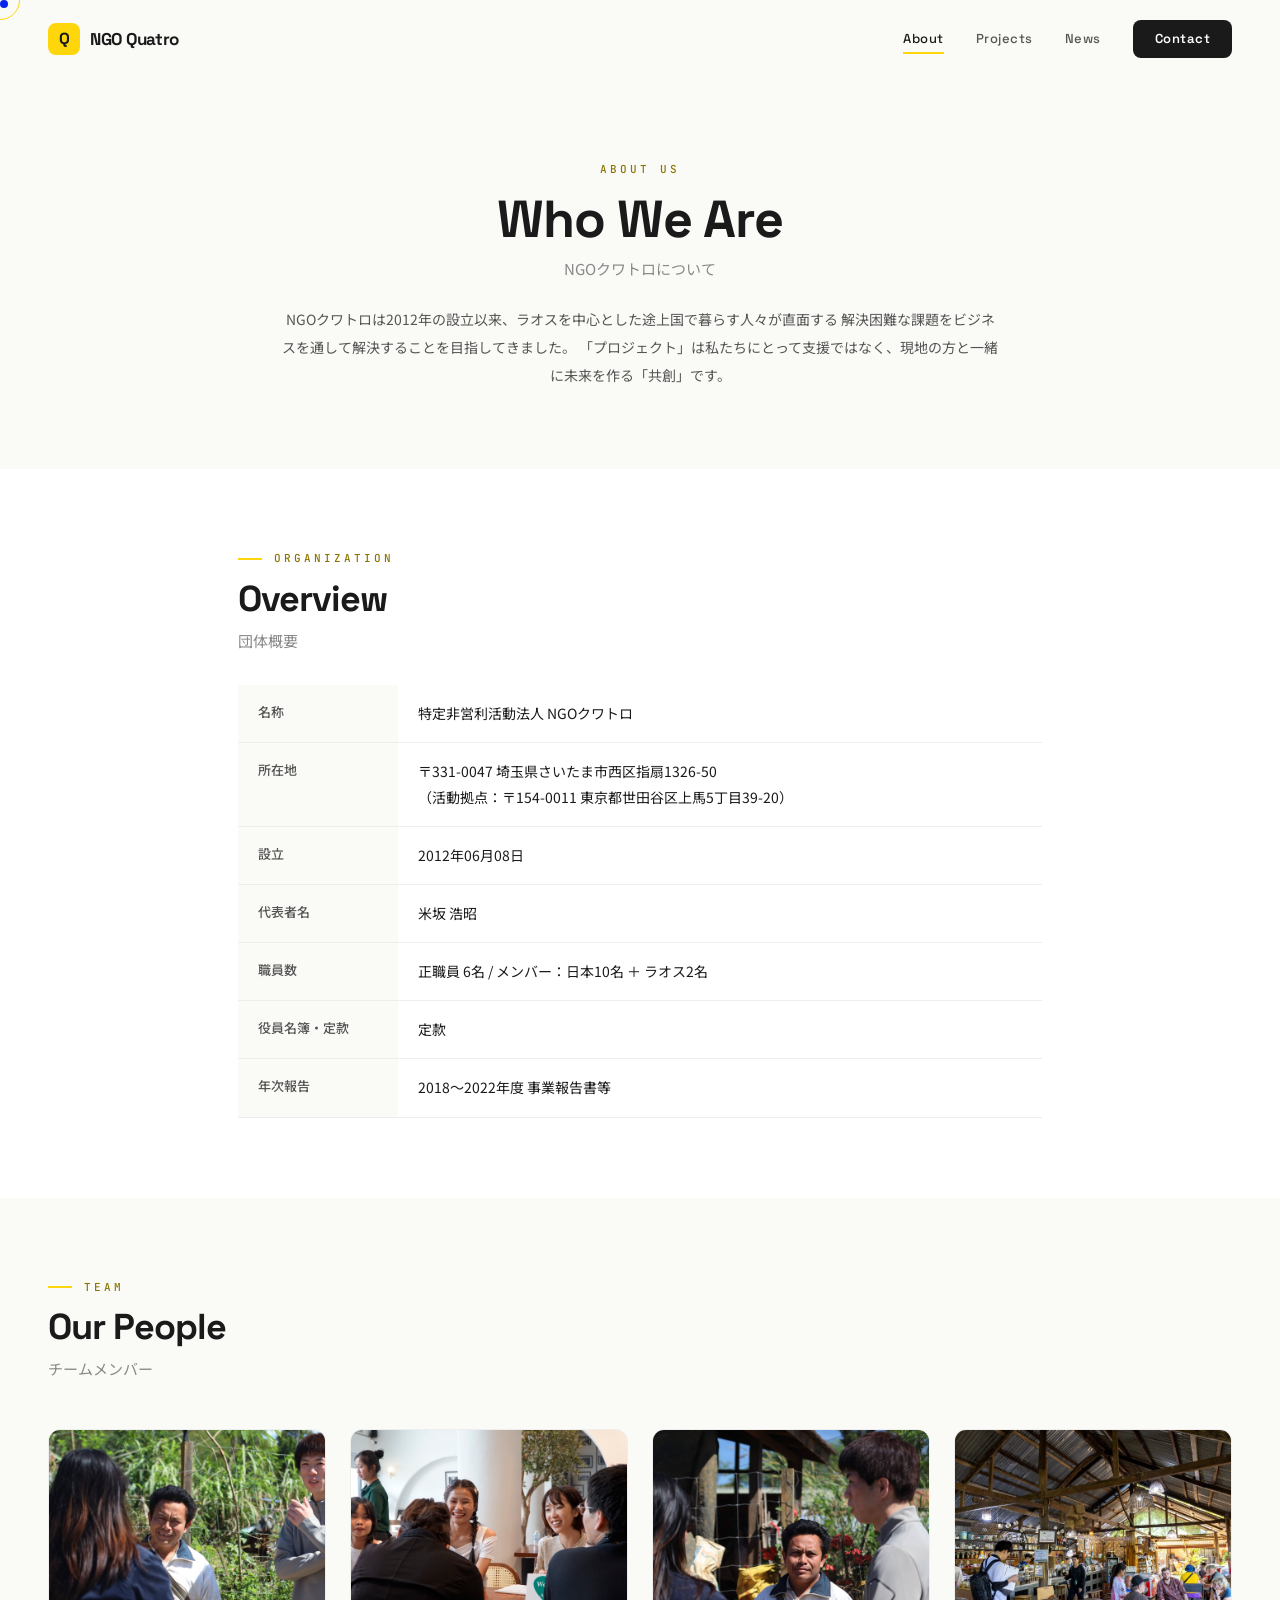
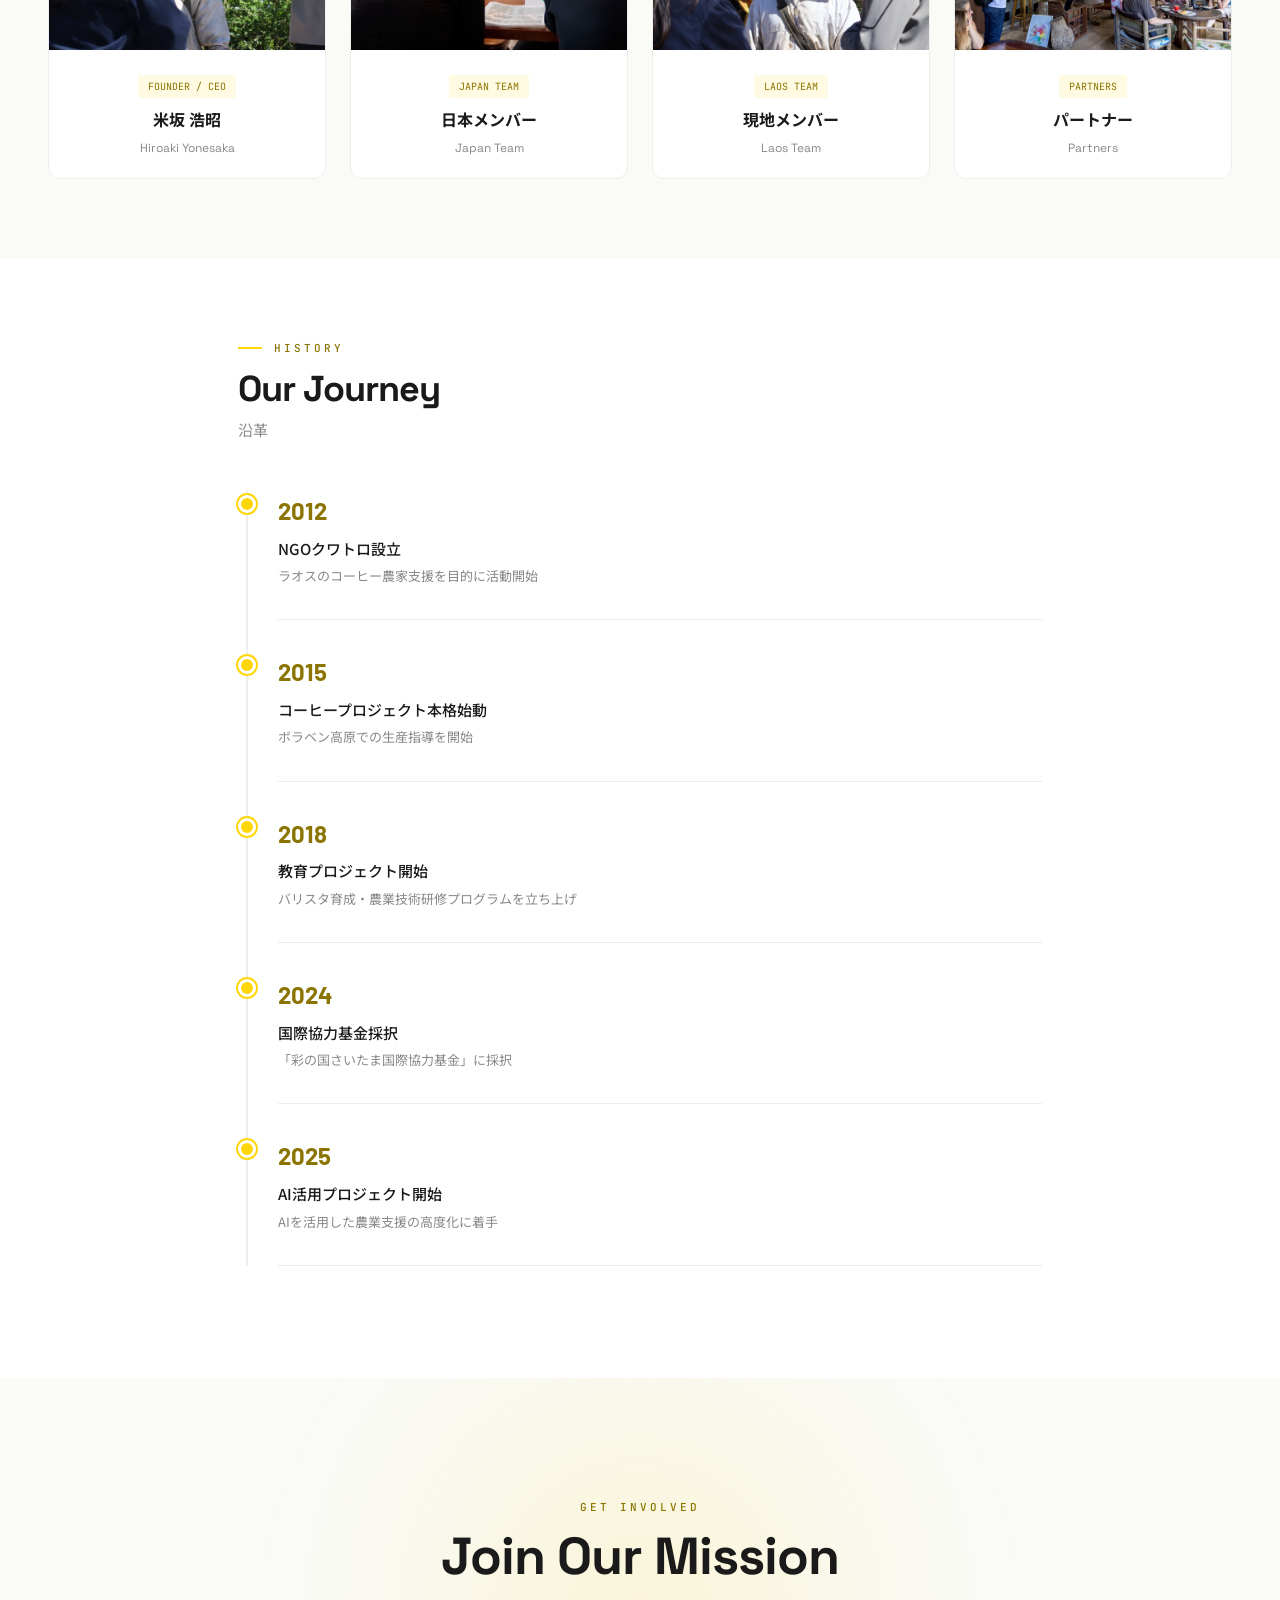
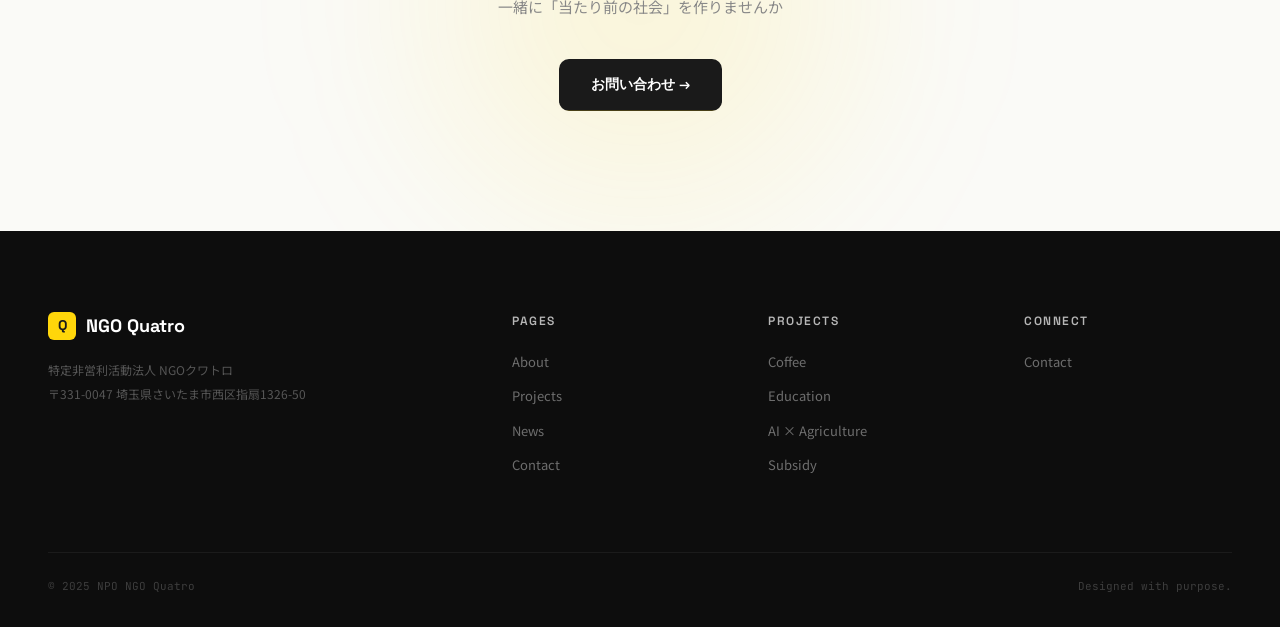
==== commit 4b5be9c4: "写真追加・全ページのプレースホルダーを実画像に置き換え Google Driveの写真素材から14枚を選定・最適化（1600px幅）し、 index.html、projects.html、about." ====
--- a/about.html
+++ b/about.html
@@ -64,7 +64,7 @@
     <div class="section-sub reveal" style="transition-delay:.2s;margin-bottom:48px">チームメンバー</div>
     <div class="team-grid stagger">
       <div class="team-card">
-        <div class="avatar"><div class="placeholder" style="height:100%;font-size:48px">👤</div></div>
+        <div class="avatar"><img src="images/hero-dialogue.jpg" alt="米坂 浩昭" style="width:100%;height:100%;object-fit:cover"></div>
         <div class="info">
           <span class="role">FOUNDER / CEO</span>
           <div class="name">米坂 浩昭</div>
@@ -72,27 +72,27 @@
         </div>
       </div>
       <div class="team-card">
-        <div class="avatar"><div class="placeholder" style="height:100%;font-size:48px">👤</div></div>
+        <div class="avatar"><img src="images/team-meeting.jpg" alt="メンバー" style="width:100%;height:100%;object-fit:cover"></div>
         <div class="info">
-          <span class="role">MEMBER</span>
-          <div class="name">メンバー</div>
-          <div class="name-en">Member</div>
+          <span class="role">JAPAN TEAM</span>
+          <div class="name">日本メンバー</div>
+          <div class="name-en">Japan Team</div>
         </div>
       </div>
       <div class="team-card">
-        <div class="avatar"><div class="placeholder" style="height:100%;font-size:48px">👤</div></div>
+        <div class="avatar"><img src="images/farm-visit.jpg" alt="現地メンバー" style="width:100%;height:100%;object-fit:cover"></div>
         <div class="info">
           <span class="role">LAOS TEAM</span>
           <div class="name">現地メンバー</div>
-          <div class="name-en">Laos Member</div>
+          <div class="name-en">Laos Team</div>
         </div>
       </div>
       <div class="team-card">
-        <div class="avatar"><div class="placeholder" style="height:100%;font-size:48px">👤</div></div>
+        <div class="avatar"><img src="images/local-cafe.jpg" alt="パートナー" style="width:100%;height:100%;object-fit:cover"></div>
         <div class="info">
-          <span class="role">MEMBER</span>
-          <div class="name">メンバー</div>
-          <div class="name-en">Member</div>
+          <span class="role">PARTNERS</span>
+          <div class="name">パートナー</div>
+          <div class="name-en">Partners</div>
         </div>
       </div>
     </div>
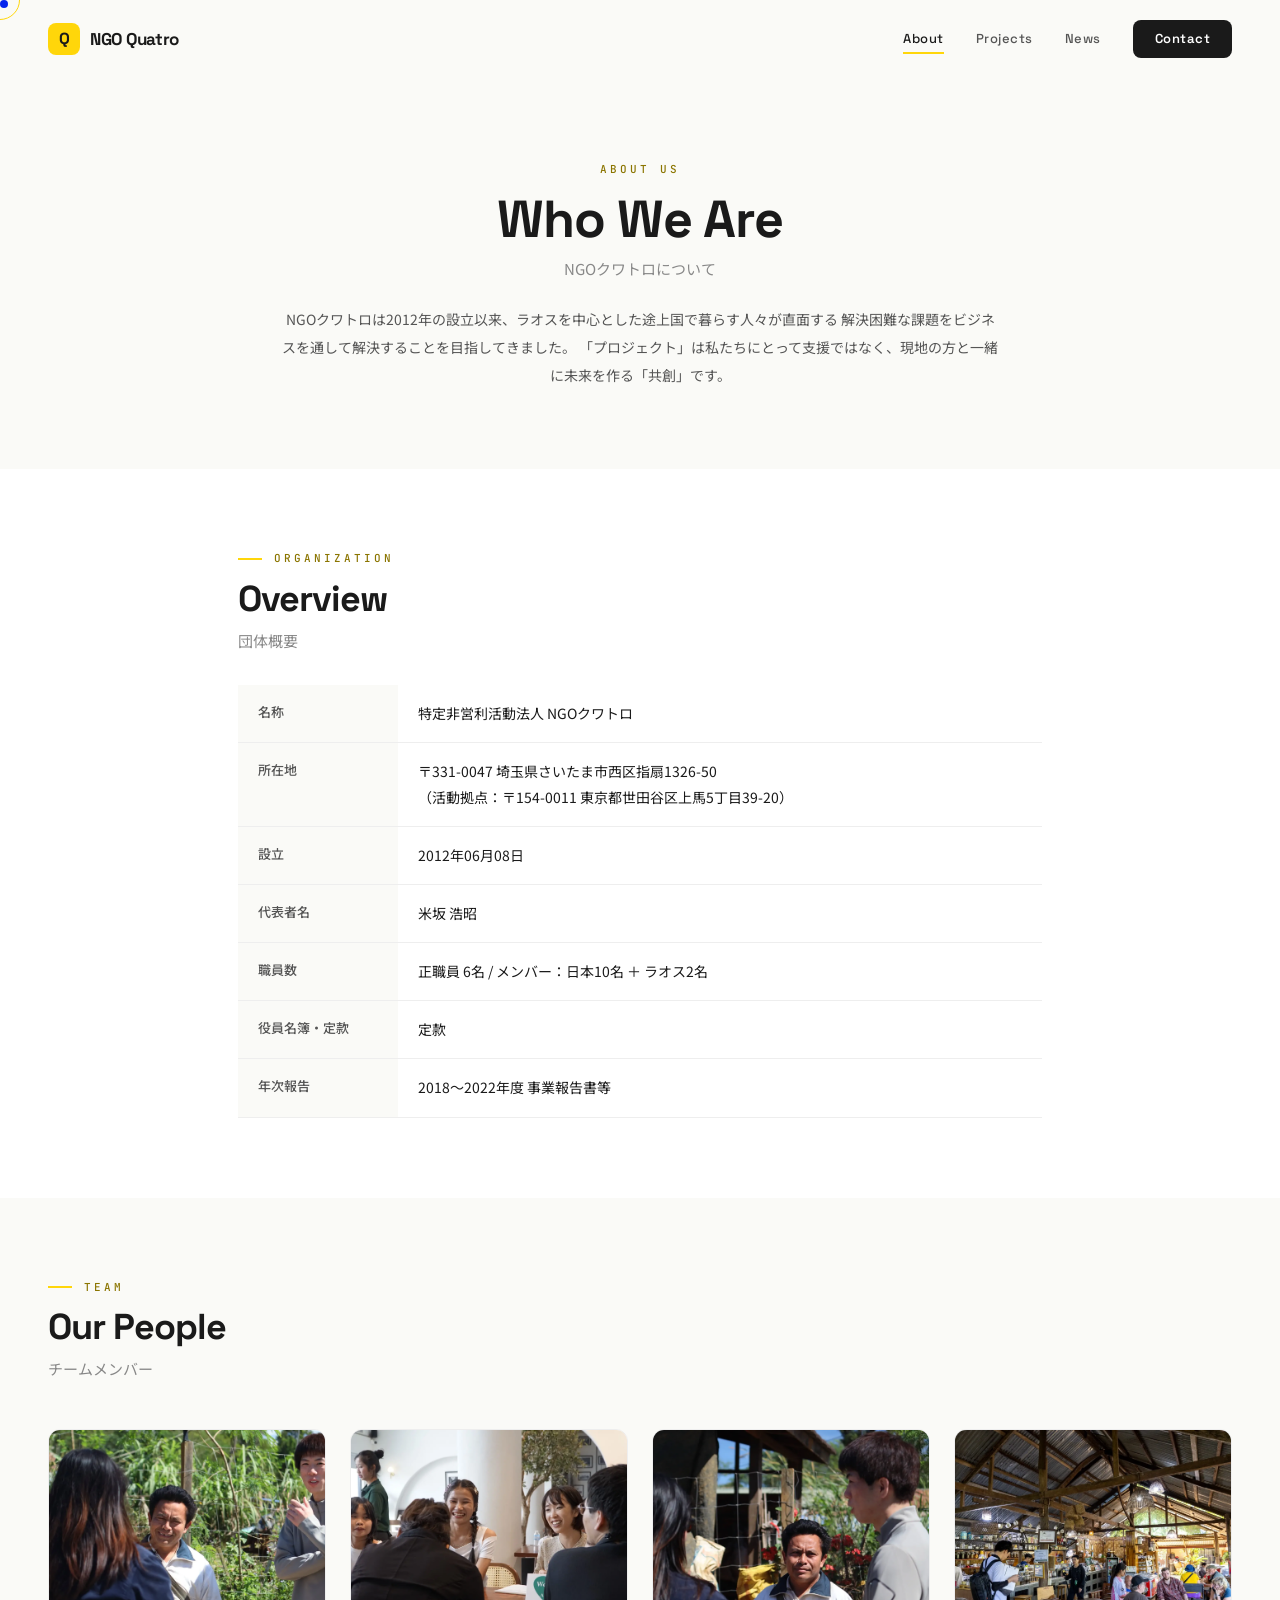
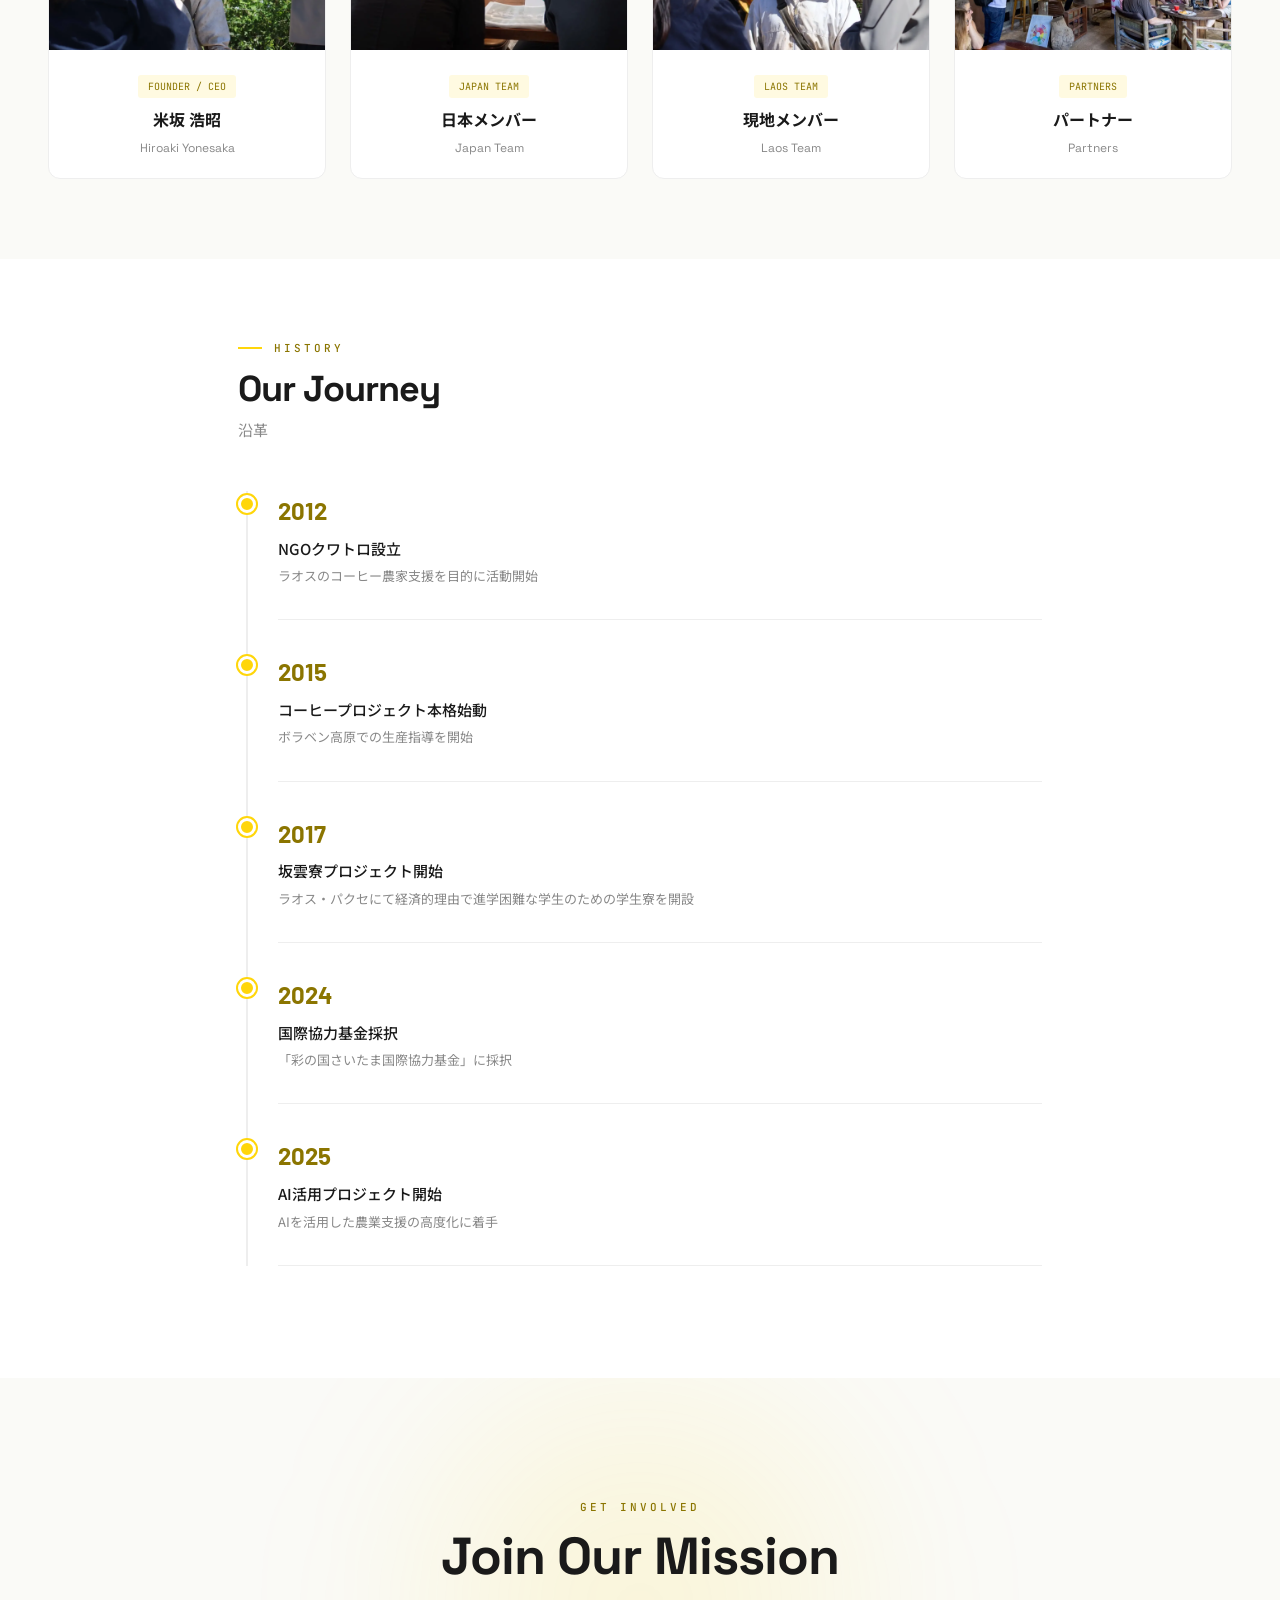
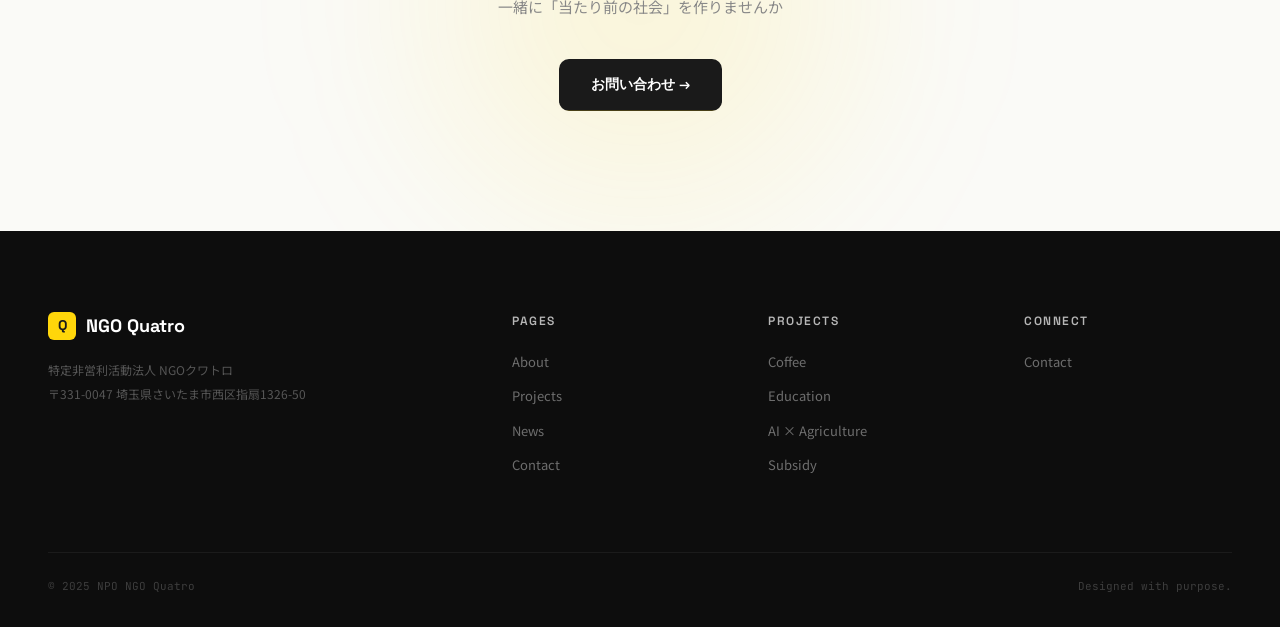
==== commit 4246f484: "コンテンツ修正: 教育事業を坂雲寮に、農家数削除、助成金範囲拡大、画像WebP化・高速化 - 教育プロジェクト: バリスタ育成→坂雲寮(2017〜)・学校建設に修正 - SCAスコア: 全ページから削" ====
--- a/about.html
+++ b/about.html
@@ -7,14 +7,15 @@
 <meta name="description" content="NGOクワトロの団体概要、チームメンバー、沿革をご紹介します。">
 <link rel="preconnect" href="https://fonts.googleapis.com">
 <link rel="preconnect" href="https://fonts.gstatic.com" crossorigin>
-<link href="https://fonts.googleapis.com/css2?family=Space+Grotesk:wght@300;400;500;600;700&family=Noto+Sans+JP:wght@300;400;500;700&family=Barlow:wght@400;500;600;700;800&family=JetBrains+Mono:wght@400;500&display=swap" rel="stylesheet">
+<link rel="preload" as="style" href="https://fonts.googleapis.com/css2?family=Space+Grotesk:wght@400;500;700&family=Noto+Sans+JP:wght@400;700&family=Barlow:wght@600;800&family=JetBrains+Mono:wght@400&display=swap" onload="this.onload=null;this.rel='stylesheet'">
+<noscript><link rel="stylesheet" href="https://fonts.googleapis.com/css2?family=Space+Grotesk:wght@400;500;700&family=Noto+Sans+JP:wght@400;700&family=Barlow:wght@600;800&family=JetBrains+Mono:wght@400&display=swap"></noscript>
 <link rel="stylesheet" href="css/style.css">
 </head>
 <body>
 
 <!-- Nav -->
 <nav class="nav">
-  <a href="/" class="nav-logo magnetic"><span class="dot">Q</span><span>NGO Quatro</span></a>
+  <a href="index.html" class="nav-logo magnetic"><span class="dot">Q</span><span>NGO Quatro</span></a>
   <button class="nav-toggle" aria-label="メニュー"><span></span><span></span><span></span></button>
   <div class="nav-links">
     <a href="about.html" class="active">About</a>
@@ -64,7 +65,7 @@
     <div class="section-sub reveal" style="transition-delay:.2s;margin-bottom:48px">チームメンバー</div>
     <div class="team-grid stagger">
       <div class="team-card">
-        <div class="avatar"><img src="images/hero-dialogue.jpg" alt="米坂 浩昭" style="width:100%;height:100%;object-fit:cover"></div>
+        <div class="avatar"><img src="images/hero-dialogue.webp" alt="米坂 浩昭" loading="lazy" style="width:100%;height:100%;object-fit:cover"></div>
         <div class="info">
           <span class="role">FOUNDER / CEO</span>
           <div class="name">米坂 浩昭</div>
@@ -72,7 +73,7 @@
         </div>
       </div>
       <div class="team-card">
-        <div class="avatar"><img src="images/team-meeting.jpg" alt="メンバー" style="width:100%;height:100%;object-fit:cover"></div>
+        <div class="avatar"><img src="images/team-meeting.webp" alt="メンバー" loading="lazy" style="width:100%;height:100%;object-fit:cover"></div>
         <div class="info">
           <span class="role">JAPAN TEAM</span>
           <div class="name">日本メンバー</div>
@@ -80,7 +81,7 @@
         </div>
       </div>
       <div class="team-card">
-        <div class="avatar"><img src="images/farm-visit.jpg" alt="現地メンバー" style="width:100%;height:100%;object-fit:cover"></div>
+        <div class="avatar"><img src="images/farm-visit.webp" alt="現地メンバー" loading="lazy" style="width:100%;height:100%;object-fit:cover"></div>
         <div class="info">
           <span class="role">LAOS TEAM</span>
           <div class="name">現地メンバー</div>
@@ -88,7 +89,7 @@
         </div>
       </div>
       <div class="team-card">
-        <div class="avatar"><img src="images/local-cafe.jpg" alt="パートナー" style="width:100%;height:100%;object-fit:cover"></div>
+        <div class="avatar"><img src="images/local-cafe.webp" alt="パートナー" loading="lazy" style="width:100%;height:100%;object-fit:cover"></div>
         <div class="info">
           <span class="role">PARTNERS</span>
           <div class="name">パートナー</div>
@@ -117,9 +118,9 @@
         <div class="detail">ボラベン高原での生産指導を開始</div>
       </div>
       <div class="timeline-item">
-        <div class="year">2018</div>
-        <div class="event">教育プロジェクト開始</div>
-        <div class="detail">バリスタ育成・農業技術研修プログラムを立ち上げ</div>
+        <div class="year">2017</div>
+        <div class="event">坂雲寮プロジェクト開始</div>
+        <div class="detail">ラオス・パクセにて経済的理由で進学困難な学生のための学生寮を開設</div>
       </div>
       <div class="timeline-item">
         <div class="year">2024</div>
